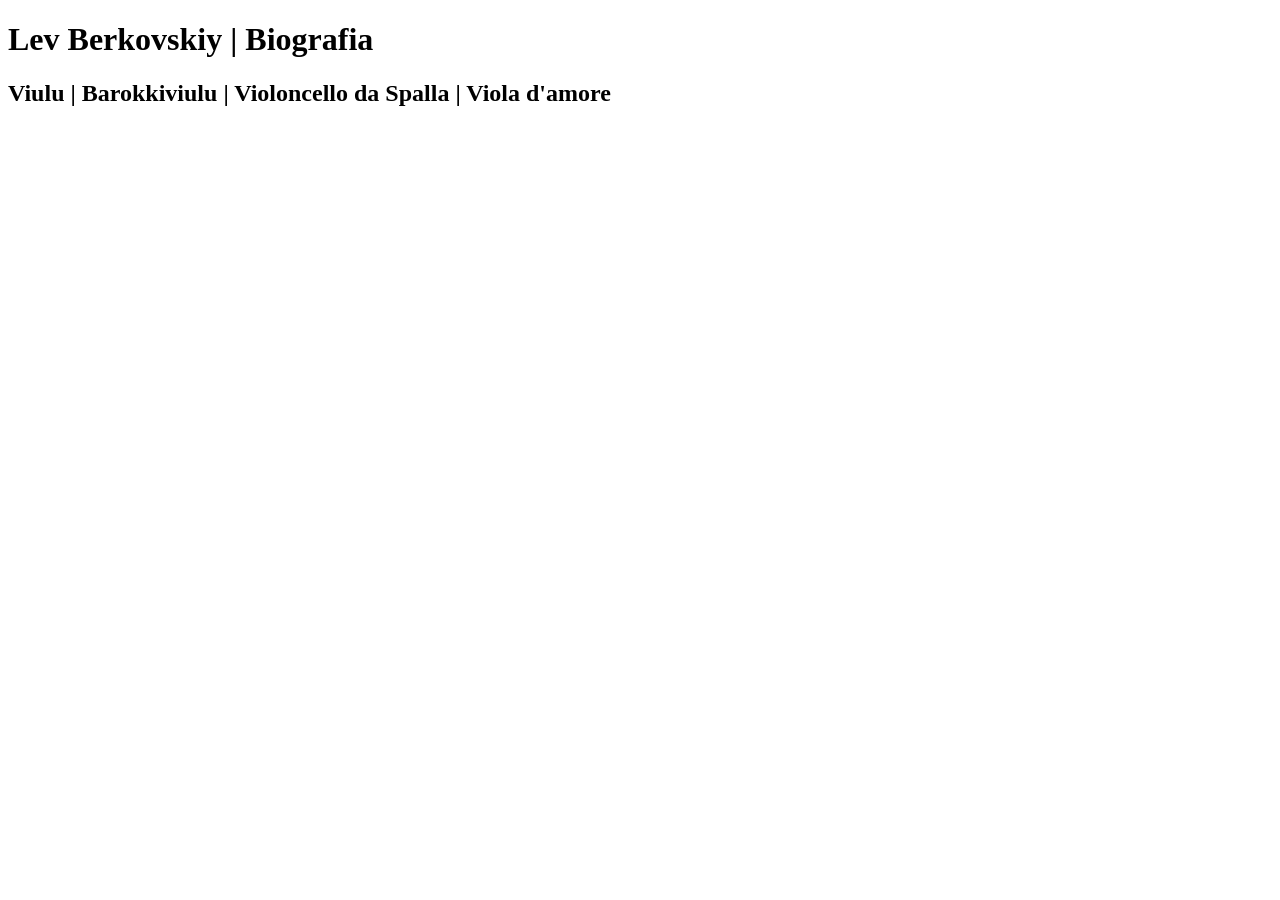
==== Biografia.html @ 74774163 "pohjien täydennys" ====
<!DOCTYPE html>
<html lang="fi">
    <head>
        <meta charset="UTF-8">
        <meta name="viewport" content="width=device-width, initial-scale=1.0">
        <meta name="description" content="Tämä sivusto on viulisti Lev Berkovskiyn kotisivu">
        <title>Lev Berkovskiy | viulisti | Biografia</title>
        <link rel="stylesheet" type="text/css" href="css/tyylit.css">
    </head>
    <body>
        <div>
            <h1>Lev Berkovskiy | Biografia</h1>
            <h2>Viulu | Barokkiviulu | Violoncello da Spalla | Viola d'amore</h2>
        </div>
    </body>
</html>
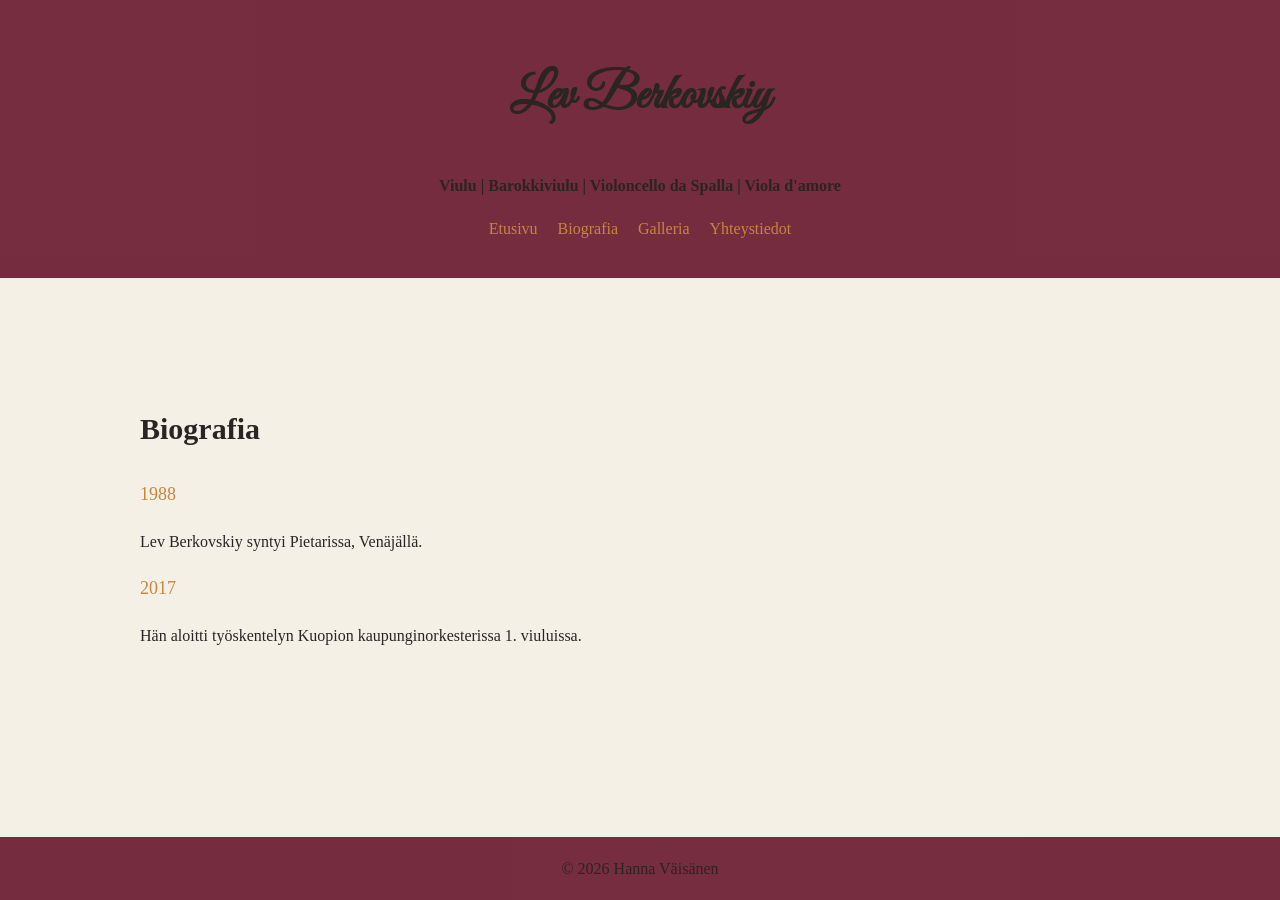
==== commit 9c98fc7c: "Lisätty tyylit, linkit ja semanttista rakennetta." ====
--- a/Biografia.html
+++ b/Biografia.html
@@ -6,11 +6,38 @@
         <meta name="description" content="Tämä sivusto on viulisti Lev Berkovskiyn kotisivu">
         <title>Lev Berkovskiy | viulisti | Biografia</title>
         <link rel="stylesheet" type="text/css" href="css/tyylit.css">
+
+        <!-- Great Vibes - google fonts -->
+        <link rel="preconnect" href="https://fonts.googleapis.com">
+        <link rel="preconnect" href="https://fonts.gstatic.com" crossorigin>
+        <link href="https://fonts.googleapis.com/css2?family=Great+Vibes&display=swap" rel="stylesheet">
+        
     </head>
     <body>
-        <div>
-            <h1>Lev Berkovskiy | Biografia</h1>
-            <h2>Viulu | Barokkiviulu | Violoncello da Spalla | Viola d'amore</h2>
-        </div>
+        <header>
+            <h1>Lev Berkovskiy</h1>
+            <p><b>Viulu | Barokkiviulu | Violoncello da Spalla | Viola d'amore</b></p>
+            <nav>
+                <ul>
+                    <li><a href="Etusivu.html">Etusivu</a></li>
+                    <li><a href="Biografia.html">Biografia</a></li>
+                    <li><a href="Galleria.html">Galleria</a></li>
+                    <li><a href="Yhteystiedot.html">Yhteystiedot</a></li>
+                </ul>
+            </nav>
+        </header>
+
+        <main>
+            <h2>Biografia</h2>
+         
+            <p class="vuosi">1988</p>
+            <p>Lev Berkovskiy syntyi Pietarissa, Venäjällä. 
+           <!--lisää tähän lisää vuosia ja tietoja biografiasta-->
+            <p class="vuosi">2017</p>
+            <p>Hän aloitti työskentelyn Kuopion kaupunginorkesterissa 1. viuluissa.</p> 
+        </main>
+        <footer>
+            <p>&copy; 2026 Hanna Väisänen</p>
+        </footer>
     </body>
 </html>
--- a/css/tyylit.css
+++ b/css/tyylit.css
@@ -0,0 +1,93 @@
+* {
+     box-sizing: border-box;
+}
+body {
+    margin: 0;
+    background-color: #F5F0E6;
+    color: #292522;
+    font-family: "Palatino Linotype", "Book Antiqua", Palatino, serif;
+    font-size: 16px;
+    line-height: 1.7;
+
+}
+
+/*Yleiset tekstityylit*/
+h1 {
+    font-family: 'Great Vibes', cursive;
+    color: #292522;
+    font-size: 50px;
+}
+/*pohdi vielä jatkossa että löytyisikö palatino linotypen tilalle jokin parempi fontti, esim. google fonteista.*/
+h2, h3 {
+    font-family: "Palatino Linotype", "Book Antiqua", Palatino, serif;
+    color: #292522;
+    font-size: 30px;
+}
+
+p {
+    font-family: "Palatino Linotype", "Book Antiqua", Palatino, serif;
+    color: #292522;
+    font-size: 16px;
+    line-height: 1.7;
+}
+
+/* Linkit */
+a {
+    color: #C4873B;
+    text-decoration: none;
+}
+a:hover {
+    color: #C4873B;
+    text-decoration: underline;
+}
+
+/*header-tyylit*/
+/*pohdi jatkossa, onko järkevämpää muuttaa header niin, että nimi ja navigaatio olisivat rinnakkain samalla rivillä ja muut teskstit nimen alla. (flexboxilla?)*/  
+/*pohdi myös jatkossa taustavärin tai fontin vaihtamista vielä erilaiseen luettavuuden parantamiseksi.(luettavuus vaihtelee nyt eri näytöiltä katsottaessa)*/
+header {
+    background-color: #72263af6;
+    padding: 20px;
+    text-align: center;
+}
+
+/* Navigaatiopalkki */
+nav ul{
+    list-style-type: none;
+    padding: 0;
+    display: flex;
+    justify-content: center;
+    gap: 20px;
+}
+
+main {
+    padding: 100px;
+    max-width: 1200px;
+    margin: 0 auto;
+}
+/* Biografian vuosiluvut */
+.vuosi {
+    font-size: 18px;
+    color: #C4873B;
+}
+/*Luo tähän myöhemmin biografian taulukko*/
+
+/* Gallerian tyylit - odottaa kuvia */
+.galleria {
+    display: grid;
+    grid-template-columns: repeat(3, 1fr);
+    gap: 25px;
+}
+
+/* Yhteystiedot-sivun tyylit */
+/*luo tähän myöhemmin yhteystietolomake*/
+
+/*Footer-tyylit*/
+footer {
+    background-color: #72263af6;
+    color: #fff;
+    text-align: center;
+    padding: 2px;
+    position: fixed;
+    bottom: 0;
+    width: 100%;
+}
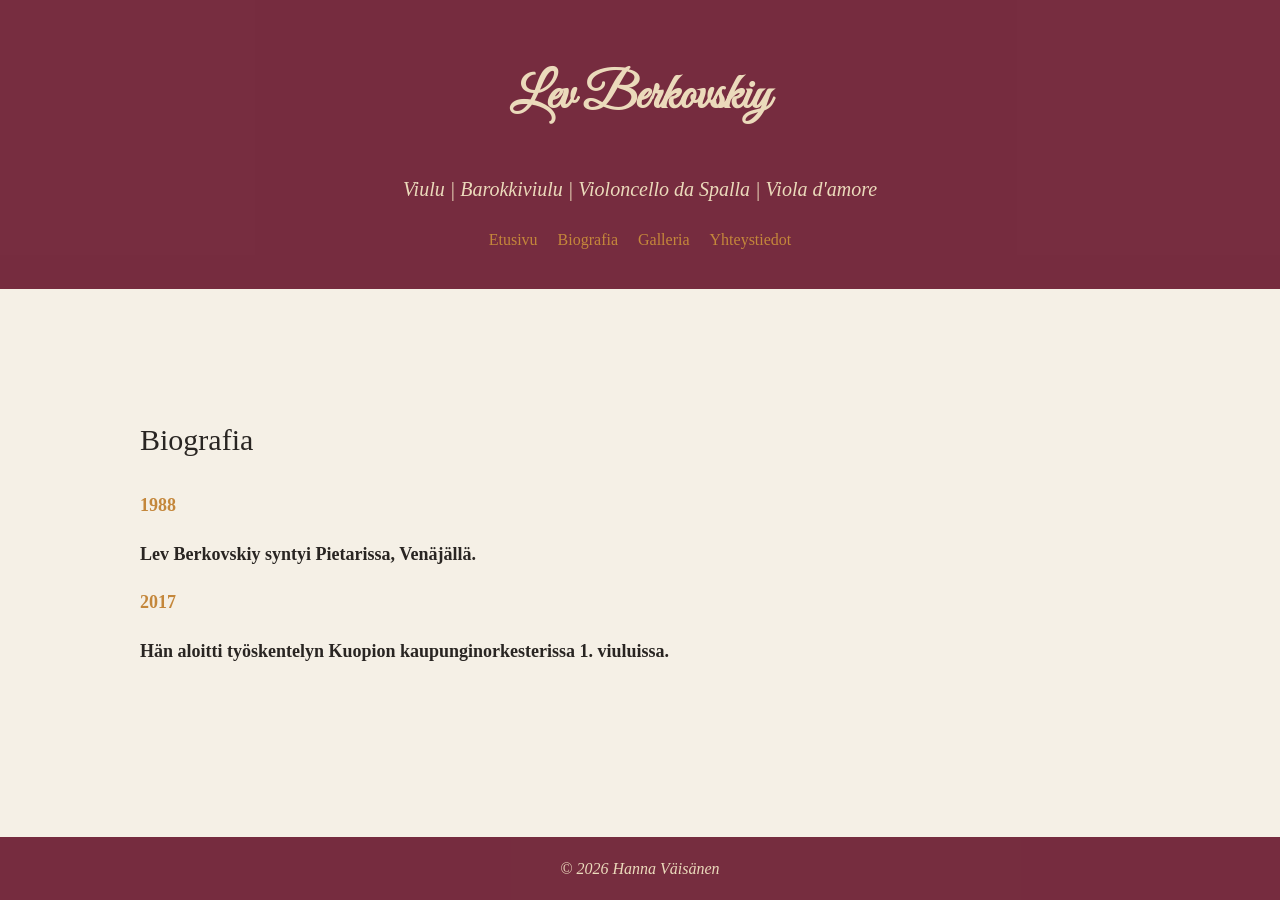
==== commit 027d1519: "muutokset galleria.html ja tyylit.css fonttimuutokset kesken" ====
--- a/Biografia.html
+++ b/Biografia.html
@@ -12,14 +12,19 @@
         <link rel="preconnect" href="https://fonts.gstatic.com" crossorigin>
         <link href="https://fonts.googleapis.com/css2?family=Great+Vibes&display=swap" rel="stylesheet">
         
+        <!-- Lato - google fonts -->
+        <link rel="preconnect" href="https://fonts.googleapis.com">
+        <link rel="preconnect" href="https://fonts.gstatic.com" crossorigin>
+        <link href="https://fonts.googleapis.com/css2?family=Great+Vibes&family=Lato:wght@400;700&display=swap" rel="stylesheet">
+
     </head>
     <body>
         <header>
             <h1>Lev Berkovskiy</h1>
-            <p><b>Viulu | Barokkiviulu | Violoncello da Spalla | Viola d'amore</b></p>
+            <p class="header">Viulu | Barokkiviulu | Violoncello da Spalla | Viola d'amore</p>
             <nav>
                 <ul>
-                    <li><a href="Etusivu.html">Etusivu</a></li>
+                    <li><a href="index.html">Etusivu</a></li>
                     <li><a href="Biografia.html">Biografia</a></li>
                     <li><a href="Galleria.html">Galleria</a></li>
                     <li><a href="Yhteystiedot.html">Yhteystiedot</a></li>
@@ -37,7 +42,7 @@
             <p>Hän aloitti työskentelyn Kuopion kaupunginorkesterissa 1. viuluissa.</p> 
         </main>
         <footer>
-            <p>&copy; 2026 Hanna Väisänen</p>
+            <p class="footer">&copy; 2026 Hanna Väisänen</p>
         </footer>
     </body>
 </html>
--- a/css/tyylit.css
+++ b/css/tyylit.css
@@ -3,7 +3,7 @@
 }
 body {
     margin: 0;
-    background-color: #F5F0E6;
+    background-color: #f5f0e6;
     color: #292522;
     font-family: "Palatino Linotype", "Book Antiqua", Palatino, serif;
     font-size: 16px;
@@ -14,20 +14,37 @@
 /*Yleiset tekstityylit*/
 h1 {
     font-family: 'Great Vibes', cursive;
-    color: #292522;
+    color: #ebdabb;
     font-size: 50px;
+}
+.header{
+    font-family: "Cormorant Garamond", Georgia, serif;
+    font-style: italic;
+    font-weight: 500;
+    color: #ebdabb;
+    font-size: 20px;
+}
+
+.footer{
+    font-family: "Cormorant Garamond", Georgia, serif;
+    color: #ebdabb;
+    font-size: 16px;
+    font-style: italic;
+    font-weight: 500;
 }
 /*pohdi vielä jatkossa että löytyisikö palatino linotypen tilalle jokin parempi fontti, esim. google fonteista.*/
 h2, h3 {
-    font-family: "Palatino Linotype", "Book Antiqua", Palatino, serif;
+    font-family: "Cormorant Garamond", Georgia, serif;
+    font-weight: 500;
     color: #292522;
     font-size: 30px;
 }
 
 p {
-    font-family: "Palatino Linotype", "Book Antiqua", Palatino, serif;
+    font-family: "Cormorant Garamond", Georgia, serif;
+    font-weight: 700;
     color: #292522;
-    font-size: 16px;
+    font-size: 18px;
     line-height: 1.7;
 }
 
@@ -43,7 +60,6 @@
 
 /*header-tyylit*/
 /*pohdi jatkossa, onko järkevämpää muuttaa header niin, että nimi ja navigaatio olisivat rinnakkain samalla rivillä ja muut teskstit nimen alla. (flexboxilla?)*/  
-/*pohdi myös jatkossa taustavärin tai fontin vaihtamista vielä erilaiseen luettavuuden parantamiseksi.(luettavuus vaihtelee nyt eri näytöiltä katsottaessa)*/
 header {
     background-color: #72263af6;
     padding: 20px;
@@ -71,11 +87,20 @@
 }
 /*Luo tähän myöhemmin biografian taulukko*/
 
-/* Gallerian tyylit - odottaa kuvia */
-.galleria {
+/* Gallerian tyylit */
+.galleria-grid {
     display: grid;
-    grid-template-columns: repeat(3, 1fr);
+    grid-template-columns: repeat(auto-fit, minmax(250px, 1fr));
     gap: 25px;
+}
+
+.galleria-grid img {
+    width: 100%;
+    height: 250px;
+    object-fit: cover;
+
+    border: 2px solid #C4873B;
+    border-radius: 5px;
 }
 
 /* Yhteystiedot-sivun tyylit */
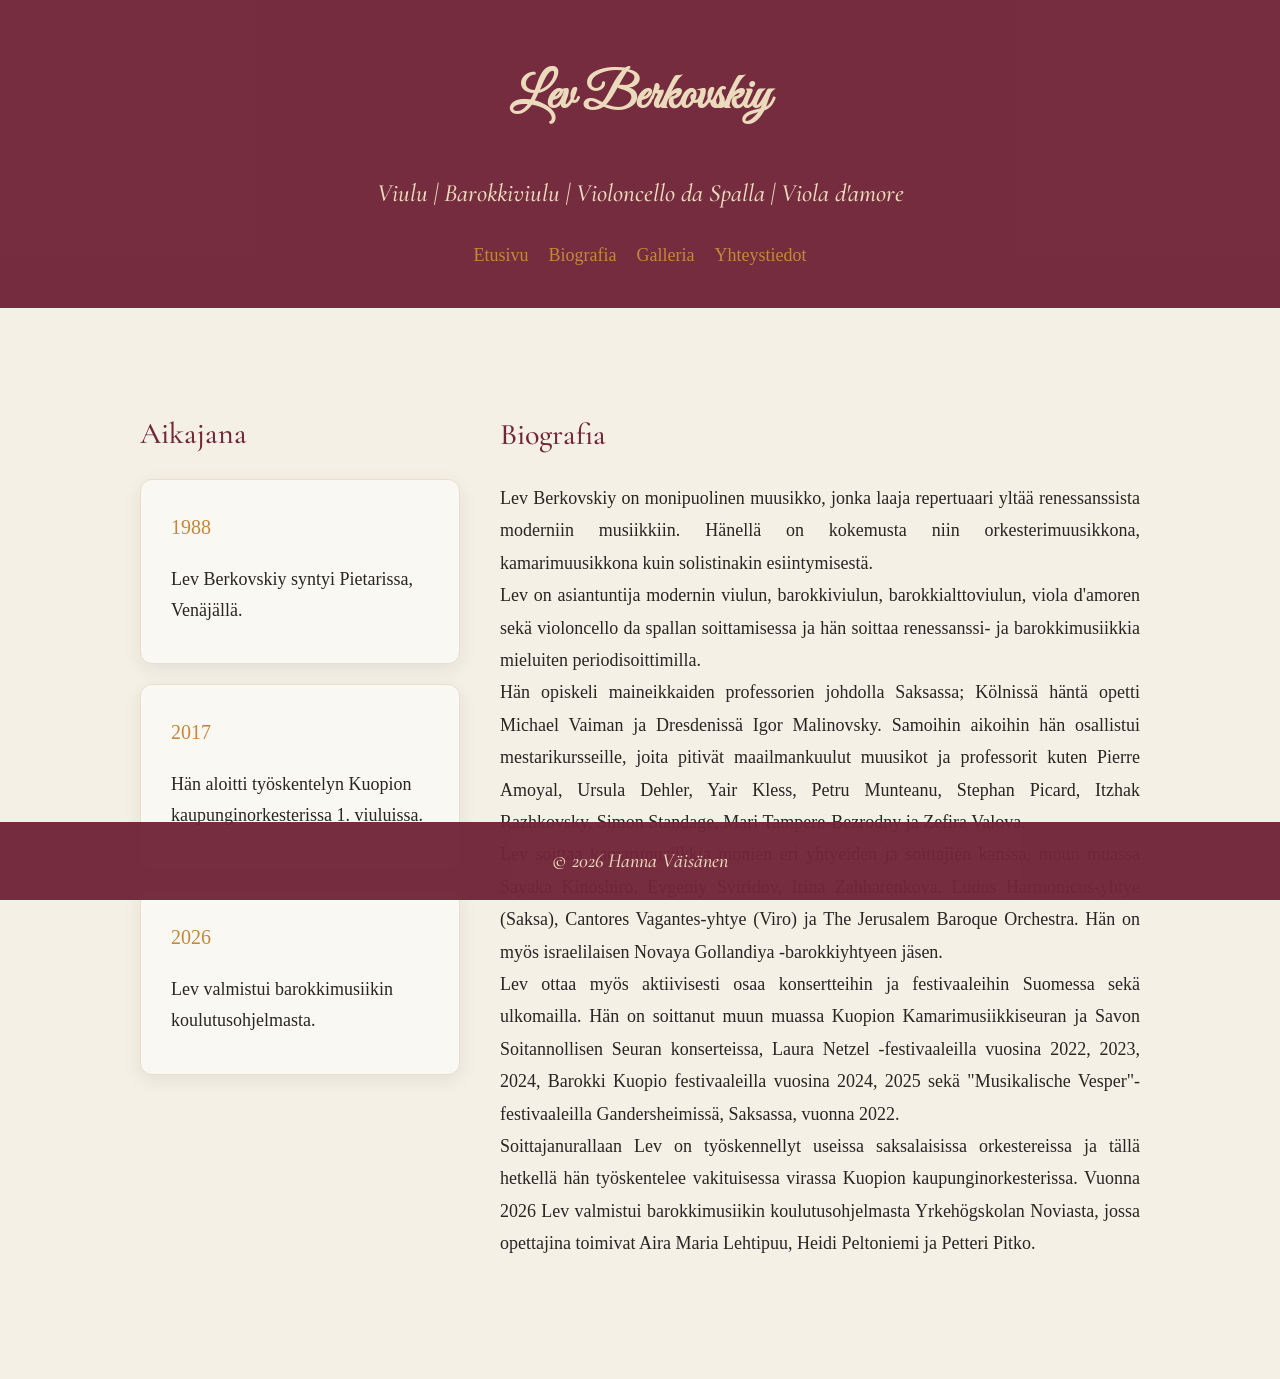
==== commit 428c22f3: "flexbox ja grid muutokset yleisiä tyylimuutoksia" ====
--- a/Biografia.html
+++ b/Biografia.html
@@ -11,11 +11,11 @@
         <link rel="preconnect" href="https://fonts.googleapis.com">
         <link rel="preconnect" href="https://fonts.gstatic.com" crossorigin>
         <link href="https://fonts.googleapis.com/css2?family=Great+Vibes&display=swap" rel="stylesheet">
-        
-        <!-- Lato - google fonts -->
+       
+        <!-- Google Fonts: Cormorant Garamond -->
         <link rel="preconnect" href="https://fonts.googleapis.com">
         <link rel="preconnect" href="https://fonts.gstatic.com" crossorigin>
-        <link href="https://fonts.googleapis.com/css2?family=Great+Vibes&family=Lato:wght@400;700&display=swap" rel="stylesheet">
+        <link href="https://fonts.googleapis.com/css2?family=Cormorant+Garamond:ital,wght@0,300..700;1,300..700&display=swap" rel="stylesheet">
 
     </head>
     <body>
@@ -33,13 +33,37 @@
         </header>
 
         <main>
-            <h2>Biografia</h2>
-         
-            <p class="vuosi">1988</p>
-            <p>Lev Berkovskiy syntyi Pietarissa, Venäjällä. 
-           <!--lisää tähän lisää vuosia ja tietoja biografiasta-->
-            <p class="vuosi">2017</p>
-            <p>Hän aloitti työskentelyn Kuopion kaupunginorkesterissa 1. viuluissa.</p> 
+
+         <section class="biografia">
+            <div class="aikajana">
+                <h2>Aikajana</h2>
+                <article class="aikajana-kortti">
+                    <p class="vuosi">1988</p>
+                    <p>Lev Berkovskiy syntyi Pietarissa, Venäjällä. </p>
+                </article>
+                <article class="aikajana-kortti">
+                    <p class="vuosi">2017</p>
+                    <p>Hän aloitti työskentelyn Kuopion kaupunginorkesterissa 1. viuluissa.</p>
+                </article>
+                <article class="aikajana-kortti">
+                    <p class="vuosi">2026</p>
+                    <p>Lev valmistui barokkimusiikin koulutusohjelmasta. </p>
+                </article>
+            </div>  
+
+            <div class="biografia-teksti">
+                <h2>Biografia</h2>  
+                <p>Lev Berkovskiy on monipuolinen muusikko, jonka laaja repertuaari yltää renessanssista moderniin musiikkiin. Hänellä on kokemusta niin orkesterimuusikkona, kamarimuusikkona kuin solistinakin esiintymisestä. 
+                <br> Lev on asiantuntija modernin viulun, barokkiviulun, barokkialttoviulun, viola d'amoren sekä violoncello da spallan soittamisessa ja hän soittaa renessanssi- ja barokkimusiikkia mieluiten periodisoittimilla. 
+                <br> Hän opiskeli maineikkaiden professorien johdolla Saksassa; Kölnissä häntä opetti Michael Vaiman ja Dresdenissä Igor Malinovsky. Samoihin aikoihin hän osallistui mestarikursseille, joita pitivät maailmankuulut muusikot ja professorit kuten Pierre Amoyal, Ursula Dehler, Yair Kless, Petru Munteanu, Stephan Picard, Itzhak Razhkovsky, Simon Standage, Mari Tampere-Bezrodny ja Zefira Valova.
+                <br> Lev soittaa kamarimusiikkia monien eri yhtyeiden ja soittajien kanssa, muun muassa Sayaka Kinoshiro, Evgeniy Sviridov, Irina Zahharenkova, Ludus Harmonicus-yhtye (Saksa), Cantores Vagantes-yhtye (Viro) ja The Jerusalem Baroque Orchestra. 
+                Hän on myös israelilaisen Novaya Gollandiya -barokkiyhtyeen jäsen.
+                <br> Lev ottaa myös aktiivisesti osaa konsertteihin ja festivaaleihin Suomessa sekä ulkomailla. 
+                Hän on soittanut muun muassa Kuopion Kamarimusiikkiseuran ja Savon Soitannollisen Seuran konserteissa, Laura Netzel -festivaaleilla vuosina 2022, 2023, 2024, Barokki Kuopio festivaaleilla vuosina 2024, 2025 sekä "Musikalische Vesper"- festivaaleilla Gandersheimissä, Saksassa, vuonna 2022. 
+                <br> Soittajanurallaan Lev on työskennellyt useissa saksalaisissa orkestereissa ja tällä hetkellä hän työskentelee vakituisessa virassa Kuopion kaupunginorkesterissa. 
+                Vuonna 2026 Lev valmistui barokkimusiikin koulutusohjelmasta Yrkehögskolan Noviasta, jossa opettajina toimivat Aira Maria Lehtipuu, Heidi Peltoniemi ja Petteri Pitko. </p>
+        </div>
+        </section>
         </main>
         <footer>
             <p class="footer">&copy; 2026 Hanna Väisänen</p>
--- a/css/tyylit.css
+++ b/css/tyylit.css
@@ -6,7 +6,8 @@
     background-color: #f5f0e6;
     color: #292522;
     font-family: "Palatino Linotype", "Book Antiqua", Palatino, serif;
-    font-size: 16px;
+    font-weight: 500;
+    font-size: 18px;
     line-height: 1.7;
 
 }
@@ -17,35 +18,27 @@
     color: #ebdabb;
     font-size: 50px;
 }
-.header{
+.header {
     font-family: "Cormorant Garamond", Georgia, serif;
     font-style: italic;
     font-weight: 500;
+    color: #ebdabb;
+    font-size: 25px;
+}
+
+.footer {
+    font-family: "Cormorant Garamond", Georgia, serif;
     color: #ebdabb;
     font-size: 20px;
-}
-
-.footer{
-    font-family: "Cormorant Garamond", Georgia, serif;
-    color: #ebdabb;
-    font-size: 16px;
     font-style: italic;
     font-weight: 500;
 }
-/*pohdi vielä jatkossa että löytyisikö palatino linotypen tilalle jokin parempi fontti, esim. google fonteista.*/
+
 h2, h3 {
     font-family: "Cormorant Garamond", Georgia, serif;
     font-weight: 500;
-    color: #292522;
+    color: #72263A;
     font-size: 30px;
-}
-
-p {
-    font-family: "Cormorant Garamond", Georgia, serif;
-    font-weight: 700;
-    color: #292522;
-    font-size: 18px;
-    line-height: 1.7;
 }
 
 /* Linkit */
@@ -59,7 +52,7 @@
 }
 
 /*header-tyylit*/
-/*pohdi jatkossa, onko järkevämpää muuttaa header niin, että nimi ja navigaatio olisivat rinnakkain samalla rivillä ja muut teskstit nimen alla. (flexboxilla?)*/  
+/*pohdi jatkossa, onko järkevämpää muuttaa header flexboxilla niin, että nimi ja navigaatio olisivat rinnakkain samalla rivillä ja muut teskstit nimen alla. */  
 header {
     background-color: #72263af6;
     padding: 20px;
@@ -72,6 +65,7 @@
     padding: 0;
     display: flex;
     justify-content: center;
+    align-items: center;
     gap: 20px;
 }
 
@@ -80,12 +74,88 @@
     max-width: 1200px;
     margin: 0 auto;
 }
+
+/* Etusivun tyylit */
+.etusivu {
+    display: flex;
+    justify-content: space-between;
+    gap: 40px;
+}   
+.esittely {
+    flex: 1;
+}
+
+.etusivu-kuva {
+    flex: 1;
+}
+
+.etusivu-kuva img {
+    display: block;
+    width: 100%;
+    height: auto;
+    object-fit: cover;
+    border-radius: 8px;
+}
+/*biografia-tyylit*/
+.biografia {
+    display: flex;
+    flex-direction: row;
+    align-items: flex-start;
+    gap: 40px;
+}
+
+.aikajana {
+    flex: 2;
+    min-width: 0;
+}
+.aikajana h2 {
+    color: #72263A;
+    font-family: "Cormorant Garamond", Georgia, serif;
+    font-weight: 500;
+    margin-top: 0;
+    margin-bottom: 20px;
+}
+
+.biografia-teksti {
+    flex: 4;
+    min-width: 0;
+    line-height: 1.8;
+}
+
+.biografia-teksti h2 {
+    color: #72263A;
+    font-family: "Cormorant Garamond", Georgia, serif;
+    font-weight: 500;
+    margin-top: 0;
+    margin-bottom: 20px;
+}
+
+.biografia-teksti p {
+    color: #292522;
+    margin-top: 0;
+    margin-bottom: 20px;
+    text-align: justify;
+    line-height: 1.8;
+    hyphens: auto;
+}
+
+.aikajana-kortti {
+    background-color: #FAF8F3;
+    padding: 10px 30px 20px;
+    border-radius: 12px;
+    border: 1px solid #E8DFD1;
+    box-shadow: 0 5px 18px rgba(41, 37, 34, 0.08);
+    margin-bottom: 20px;
+}
+
 /* Biografian vuosiluvut */
 .vuosi {
-    font-size: 18px;
+    font-size: 20px;
     color: #C4873B;
 }
 /*Luo tähän myöhemmin biografian taulukko*/
+
+
 
 /* Gallerian tyylit */
 .galleria-grid {
@@ -103,7 +173,72 @@
     border-radius: 5px;
 }
 
+.galleria-kuva {
+    position: relative;
+    margin: 0;
+    overflow: hidden;
+}
+
+.galleria-kuva figcaption {
+    position: absolute;
+    bottom: 0;
+    left: 0;
+    width: 100%;
+    box-sizing: border-box;
+    padding: 15px;
+    background-color: rgba(84, 27, 43, 0.9);
+    color: #F5F0E6;
+    text-align: center;
+    font-family: "Cormorant Garamond", Georgia, serif;
+    font-weight: 300;
+    font-size: 13px;
+    opacity: 0;
+    transition: opacity 0.3s ease;
+}
+
+.galleria-kuva:hover figcaption {
+    opacity: 1;
+}
+
 /* Yhteystiedot-sivun tyylit */
+.yhteystiedot {
+    display: flex;
+    flex-direction: row;
+    align-items: flex-start;
+    gap: 40px;
+    max-width: 1000px;
+    margin: 10px auto;
+    padding: 20px;
+}
+
+.yhteystiedot h2{
+    color: #72263A;
+    font-family: "Cormorant Garamond", Georgia, serif;
+    font-weight: 500;
+    margin-top: 0;
+    padding-bottom: 10px;
+    border-bottom: 1px solid #C4873B;
+}
+
+.yhteystiedot-info {
+    background-color: #FAF8F3;
+    flex: 1;
+    padding: 10px 30px 30px;
+    border-radius: 12px;
+    border: 1px solid #E8DFD1;
+    box-shadow: 0 5px 18px rgba(41, 37, 34, 0.08);
+}
+
+.yhteystiedot-lomake {
+    background-color: #FAF8F3;
+    flex: 1;
+    padding: 10px 30px 30px;
+    border-radius: 12px;
+    border: 1px solid #E8DFD1;
+    box-shadow: 0 5px 18px rgba(41, 37, 34, 0.08);
+    border-radius: 8px;
+}
+
 /*luo tähän myöhemmin yhteystietolomake*/
 
 /*Footer-tyylit*/
